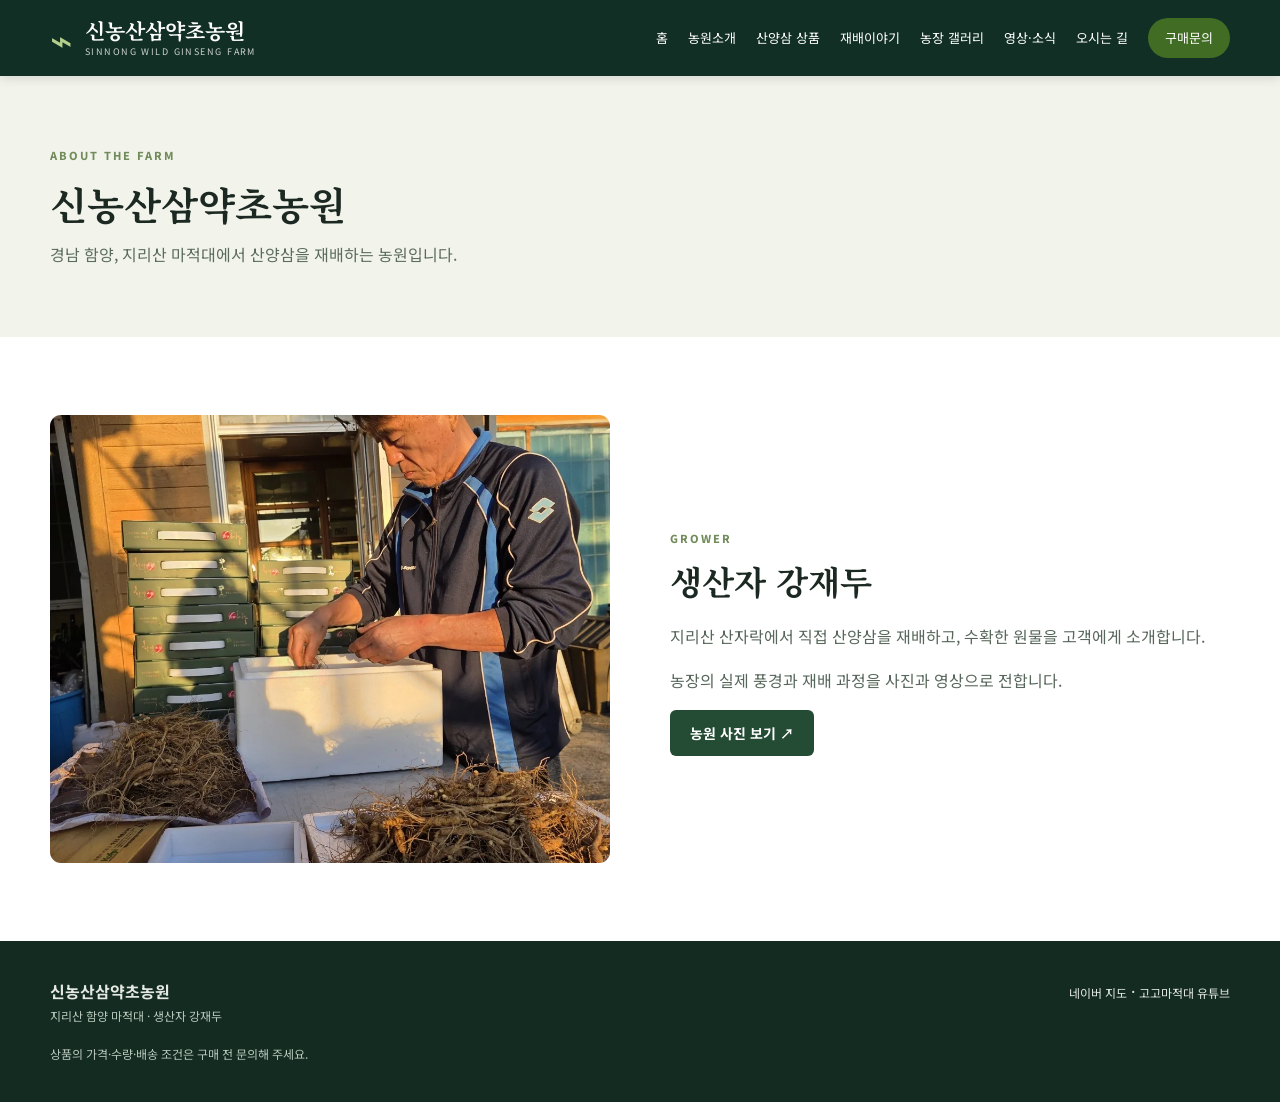
==== about.html @ 28a2141f "Add files via upload" ====
<!doctype html><html lang="ko"><head><meta charset="utf-8"><meta name="viewport" content="width=device-width, initial-scale=1"><meta name="theme-color" content="#122f25"><meta name="description" content="경남 함양 지리산 마적대 신농산삼약초농원. 강재두 생산자의 산양삼 원물과 농원 이야기."><title>농원소개 | 신농산삼약초농원</title><link rel="stylesheet" href="style.css"><script src="config.js" defer></script><script src="script.js" defer></script></head><body><header class="site-header"><div class="wrap header-inner"><a class="brand" href="index.html"><span class="brand-mark">⌁</span><span><strong>신농산삼약초농원</strong><small>SINNONG WILD GINSENG FARM</small></span></a><button class="menu-toggle" aria-label="메뉴 열기" aria-expanded="false" aria-controls="site-nav">☰</button><nav id="site-nav" class="nav"><a href="index.html">홈</a><a href="about.html">농원소개</a><a href="products.html">산양삼 상품</a><a href="story.html">재배이야기</a><a href="gallery.html">농장 갤러리</a><a href="media.html">영상·소식</a><a href="contact.html">오시는 길</a><a class="nav-cta" href="contact.html">구매문의</a></nav></div></header><main><section class="page-head"><div class="wrap"><span class="eyebrow">ABOUT THE FARM</span><h1>신농산삼약초농원</h1><p>경남 함양, 지리산 마적대에서 산양삼을 재배하는 농원입니다.</p></div></section><section class="section"><div class="wrap split"><img src="assets/farmer_packing.webp" alt="산양삼을 포장 중인 강재두 생산자"><div><span class="eyebrow">GROWER</span><h2>생산자 강재두</h2><p>지리산 산자락에서 직접 산양삼을 재배하고, 수확한 원물을 고객에게 소개합니다.</p><p>농장의 실제 풍경과 재배 과정을 사진과 영상으로 전합니다.</p><a class="btn dark" href="gallery.html">농원 사진 보기 ↗</a></div></div></section></main><footer><div class="wrap footer-inner"><div><strong>신농산삼약초농원</strong><p>지리산 함양 마적대 · 생산자 강재두</p><small>상품의 가격·수량·배송 조건은 구매 전 문의해 주세요.</small></div><div><a href="https://map.naver.com/p/entry/place/1107217183" target="_blank" rel="noopener" data-track="naver_map">네이버 지도</a> · <a href="https://www.youtube.com/@고고마적대" target="_blank" rel="noopener" data-track="youtube">고고마적대 유튜브</a></div></div></footer><div class="cookie-banner" id="cookie-banner" hidden><p>방문 통계 분석을 위해 선택적 분석 쿠키를 사용합니다. 동의하지 않아도 사이트를 이용할 수 있습니다.</p><div><button id="cookie-reject">거부</button><button id="cookie-accept">동의</button></div></div></body></html>
---- style.css ----
@import url('https://fonts.googleapis.com/css2?family=Noto+Sans+KR:wght@400;500;600;700;800&family=Noto+Serif+KR:wght@600;700&display=swap');:root{--dark:#122f25;--green:#244c34;--green2:#315d2f;--cream:#f7f7f0;--gold:#c7a866;--ink:#1c2922;--muted:#64716a}*{box-sizing:border-box}html{scroll-behavior:smooth}body{margin:0;color:var(--ink);font-family:'Noto Sans KR',system-ui,sans-serif;line-height:1.75}a{text-decoration:none;color:inherit}img{display:block;width:100%;object-fit:cover}button,select{font:inherit}.wrap{width:min(1180px,calc(100% - 44px));margin:auto}.site-header{background:var(--dark);color:white;position:sticky;top:0;z-index:30;box-shadow:0 2px 10px #0002}.header-inner{min-height:76px;display:flex;align-items:center;justify-content:space-between;gap:24px}.brand{display:flex;align-items:center;gap:12px;white-space:nowrap}.brand-mark{font-size:38px;color:#b4d08c}.brand strong{display:block;font-family:'Noto Serif KR',serif;font-size:21px;line-height:1.35}.brand small{display:block;letter-spacing:.16em;font-size:9px;opacity:.78}.nav{display:flex;align-items:center;gap:20px}.nav a{font-size:13px;white-space:nowrap}.nav a:hover{color:#c5d7a1}.nav-cta{background:#416c23;padding:9px 17px;border-radius:24px}.menu-toggle{display:none;color:white;background:transparent;border:1px solid #ffffff60;border-radius:7px;padding:4px 10px;font-size:23px}.hero{background:linear-gradient(110deg,#102e25,#244e37);color:white}.hero-grid{min-height:390px;display:grid;grid-template-columns:1.12fr .88fr;align-items:center;gap:54px;padding:56px 0}.eyebrow{font-size:11px;letter-spacing:.18em;color:#718b5b;font-weight:800}.gold{color:var(--gold)}h1,h2,h3,p{margin-top:0}h1,h2{font-family:'Noto Serif KR',serif;line-height:1.38}h1{font-size:clamp(31px,3.5vw,49px);margin:18px 0 21px}h2{font-size:clamp(25px,2.6vw,35px);margin:9px 0 17px}.hero-copy p{font-size:16px;color:#e0e8df}.hero-actions{display:flex;gap:10px;flex-wrap:wrap;margin-top:28px}.btn{display:inline-flex;align-items:center;justify-content:center;padding:11px 20px;border-radius:6px;font-size:14px;font-weight:700;min-height:46px}.primary{background:var(--gold);color:#183225}.outline{border:1px solid #b7c6ba;color:white}.dark{background:var(--green);color:white}.outline-dark{border:1px solid var(--green);color:var(--green)}.hero-picture{position:relative;display:block;overflow:hidden;border-radius:12px;box-shadow:0 16px 35px #0003}.hero-picture img{aspect-ratio:16/10}.hero-picture span{position:absolute;bottom:0;left:0;right:0;background:linear-gradient(transparent,#000a);color:white;padding:32px 18px 14px;font-size:13px}.features{background:#f3f2e9;border-bottom:1px solid #e7e6dd}.feature-grid{display:grid;grid-template-columns:repeat(4,1fr);gap:12px;padding:23px 0}.feature-grid>div{display:flex;align-items:center;gap:8px;font-size:20px;color:#42693d}.feature-grid strong{font-size:14px;color:#25382b}.feature-grid small{display:block;font-size:11px;color:#667366}.section{padding:78px 0}.muted{background:var(--cream)}.section-heading{display:flex;justify-content:space-between;align-items:end;gap:20px;margin-bottom:25px}.section-heading h2{margin-bottom:6px}.section-heading p{color:var(--muted);margin:0}.text-link{font-size:13px;color:#376333;font-weight:800}.product-grid{display:grid;grid-template-columns:repeat(5,minmax(0,1fr));gap:15px}.product-card{overflow:hidden;border-radius:11px;background:white;border:1px solid #e4e9df;box-shadow:0 3px 12px #152b1610}.product-photo{background:#e8ede3}.product-photo img{aspect-ratio:4/3}.product-info{padding:17px}.product-info .eyebrow{font-size:8px}.product-info h3{font-size:20px;margin:6px 0 7px}.product-info p{font-size:12px;color:var(--muted);min-height:45px}.split{display:grid;grid-template-columns:1fr 1fr;align-items:center;gap:60px}.split>img{aspect-ratio:5/4;border-radius:11px}.split p{color:#58675b}.page-head{background:#f2f4eb;padding:63px 0 53px}.page-head h1{font-size:clamp(30px,3vw,42px);margin:10px 0}.page-head p{color:#5c6b60}.notice{background:#f4f3e7;padding:13px 16px;border-left:3px solid var(--gold);font-size:13px;margin-bottom:25px}.story-grid{display:grid;grid-template-columns:repeat(3,1fr);gap:23px}.story-grid img{aspect-ratio:4/3;border-radius:10px}.story-grid h2{font-size:22px;margin:15px 0 5px}.story-grid p{color:var(--muted);font-size:14px}.season-row{display:grid;grid-template-columns:repeat(4,1fr);gap:12px}.season-row article{height:190px;position:relative;overflow:hidden;border-radius:10px;background:#edf0e9}.season-row img{height:100%}.season-row strong,.season-row article>small{position:absolute;left:15px;color:white;text-shadow:0 1px 6px #000a}.season-row strong{bottom:35px;font-size:23px}.season-row article>small{bottom:12px;font-size:11px}.season-pending{display:flex;flex-direction:column;align-items:center;justify-content:center;color:#6b796f}.season-pending span{font-size:25px;font-weight:700}.season-row .season-pending small{position:static;color:#6b796f;text-shadow:none}.gallery-heading{margin:46px 0 20px}.gallery-grid{display:grid;grid-template-columns:repeat(3,1fr);gap:16px}.gallery-item{padding:0;border:0;background:#f3f4ed;cursor:pointer;text-align:left;border-radius:9px;overflow:hidden}.gallery-item img{aspect-ratio:4/3}.gallery-item span{display:block;padding:10px 13px;font-size:13px;font-weight:700}.gallery-item:hover img{filter:brightness(.9)}dialog{border:0;border-radius:12px;padding:20px;background:#12251e;color:white;width:min(940px,94vw);max-height:92vh}dialog::backdrop{background:#000b}dialog figure{margin:0 auto;max-width:760px}dialog img{max-height:72vh;object-fit:contain}dialog figcaption{text-align:center;margin-top:10px}#lightbox-close{position:absolute;right:12px;top:8px;color:white;background:transparent;border:0;font-size:24px;cursor:pointer}.lb-arrow{background:#ffffff22;color:white;border:0;border-radius:50%;width:36px;height:36px;font-size:30px;cursor:pointer}dialog[open]{display:flex;align-items:center;gap:12px}.contact-grid{display:grid;grid-template-columns:1fr 1fr;gap:25px}.contact-panel{padding:30px;border:1px solid #e0e6dc;border-radius:10px}.contact-panel h2{font-size:23px}.contact-panel p{color:var(--muted)}.contact-panel label{display:block;font-size:13px;font-weight:700}.contact-panel select{width:100%;padding:10px;border:1px solid #c7d1c5;border-radius:6px;margin:7px 0 16px}.contact-actions{display:flex;gap:10px;flex-wrap:wrap}.disabled{opacity:.4;pointer-events:none}.note{font-size:12px;margin-top:15px}footer{background:#142b21;color:#e4eae3;padding:36px 0}.footer-inner{display:flex;justify-content:space-between;gap:25px}.footer-inner p,.footer-inner small{color:#bac9bd;font-size:12px}.footer-inner a{font-size:12px}.cookie-banner{position:fixed;z-index:40;bottom:15px;left:50%;transform:translateX(-50%);width:min(720px,calc(100% - 25px));padding:16px;background:white;border:1px solid #d6dfd5;border-radius:10px;box-shadow:0 8px 35px #0004;display:flex;align-items:center;gap:20px}.cookie-banner[hidden]{display:none}.cookie-banner p{margin:0;font-size:12px;flex:1}.cookie-banner button{padding:7px 12px;border:1px solid #b9c5b7;border-radius:5px;background:white;cursor:pointer}.cookie-banner button:last-child{background:var(--green);color:white}@media(max-width:1050px){.nav{gap:11px}.nav a{font-size:11px}.product-grid{grid-template-columns:repeat(3,1fr)}}@media(max-width:760px){.wrap{width:min(100% - 32px,560px)}.header-inner{min-height:64px}.brand strong{font-size:16px}.brand small{font-size:8px}.brand-mark{font-size:29px}.menu-toggle{display:block}.nav{display:none;position:absolute;top:64px;left:0;right:0;background:var(--dark);padding:15px 20px 22px;flex-direction:column;align-items:stretch;gap:0;box-shadow:0 12px 16px #0003}.nav.open{display:flex}.nav a{padding:10px 6px;font-size:14px}.nav-cta{text-align:center;margin-top:8px}.hero-grid{grid-template-columns:1fr;gap:26px;padding:40px 0}.hero h1{font-size:32px}.hero-copy p{font-size:14px}.hero-picture{max-width:520px}.hero-picture img{aspect-ratio:16/9}.features .feature-grid{grid-template-columns:repeat(2,1fr);padding:16px 0;gap:12px}.feature-grid>div{font-size:17px}.feature-grid strong{font-size:12px}.feature-grid small{font-size:10px}.section{padding:48px 0}.section-heading{align-items:start}.product-grid{grid-template-columns:repeat(2,minmax(0,1fr));gap:10px}.product-info{padding:12px}.product-info h3{font-size:17px}.product-info p{font-size:11px}.split{grid-template-columns:1fr;gap:24px}.split>img{aspect-ratio:16/10}.page-head{padding:40px 0}.story-grid{grid-template-columns:1fr}.season-row{grid-template-columns:repeat(2,1fr)}.season-row article{height:155px}.gallery-grid{grid-template-columns:repeat(2,1fr);gap:10px}.contact-grid{grid-template-columns:1fr}.contact-panel{padding:20px}.footer-inner{flex-direction:column}.cookie-banner{flex-direction:column;align-items:stretch}.cookie-banner>div{display:flex;gap:8px;justify-content:flex-end}}@media(max-width:390px){.product-grid{grid-template-columns:1fr 1fr}.product-info .eyebrow{letter-spacing:0}.hero h1{font-size:28px}}
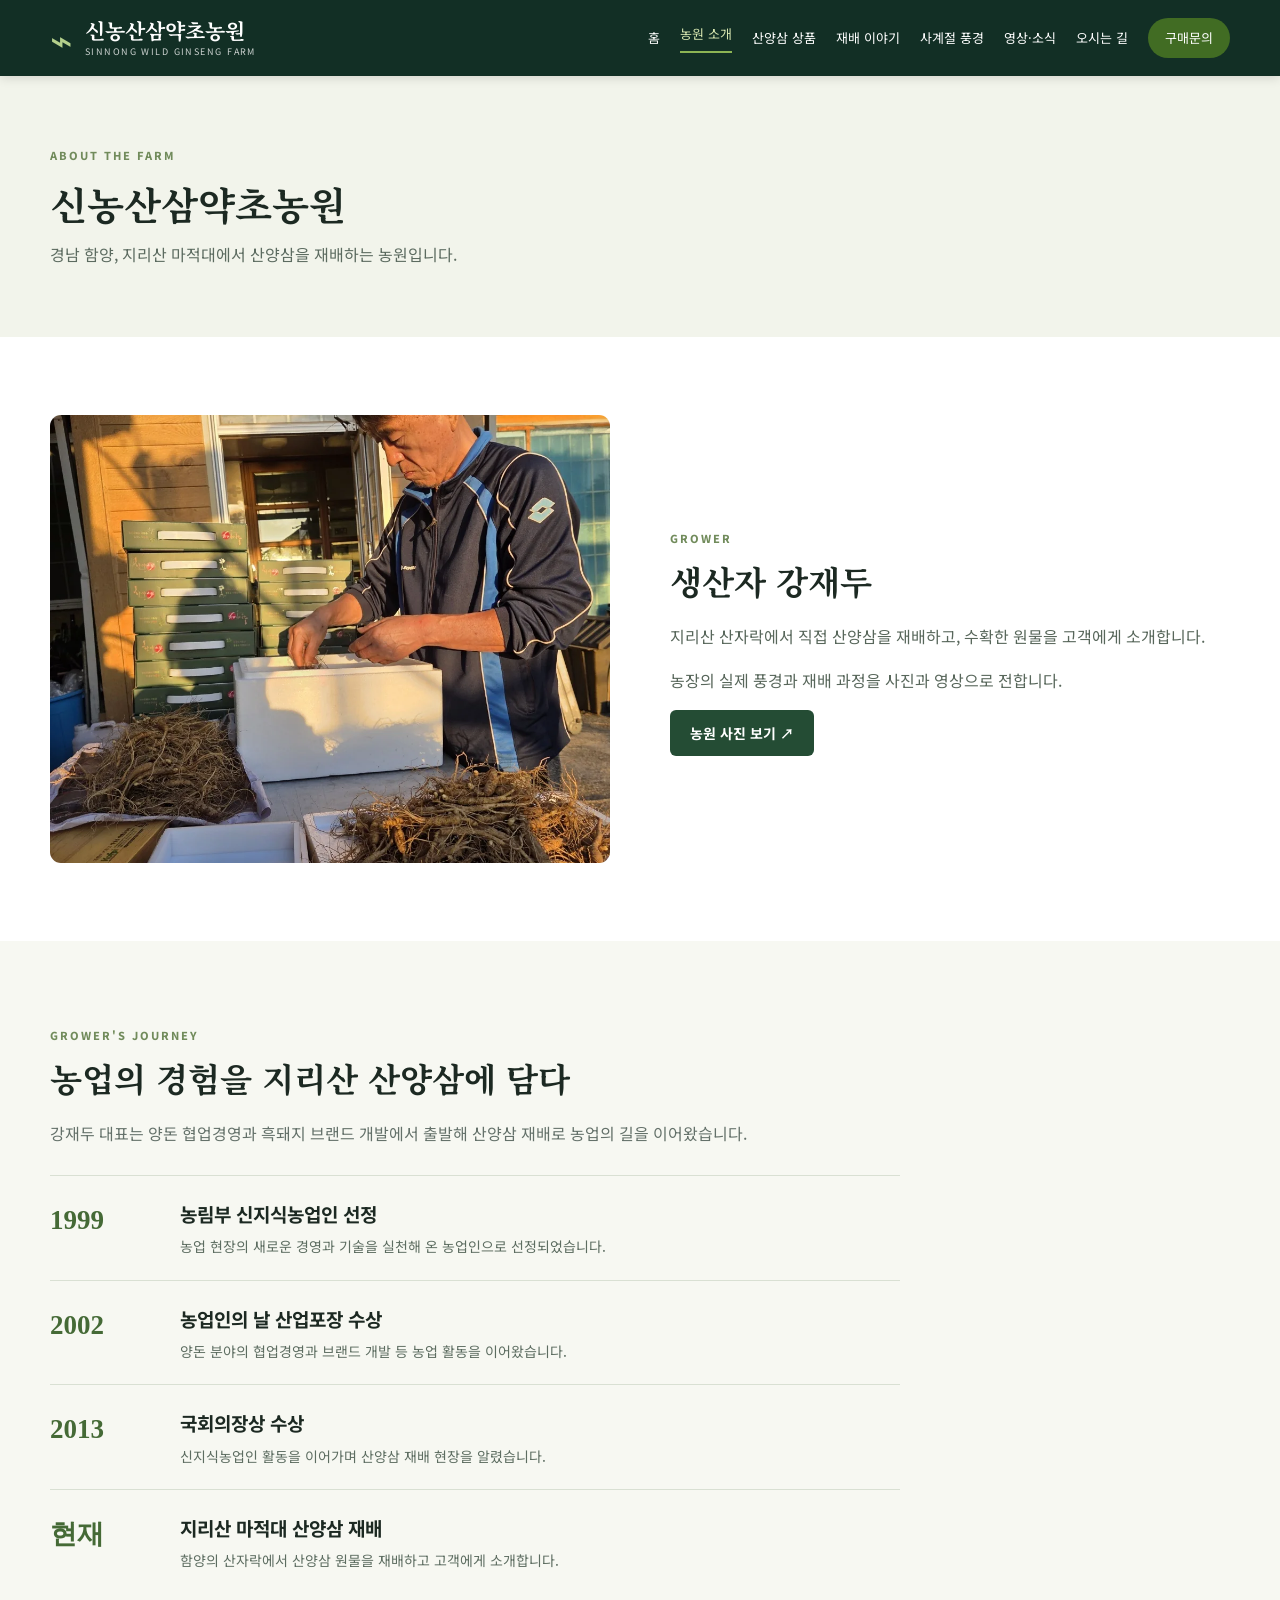
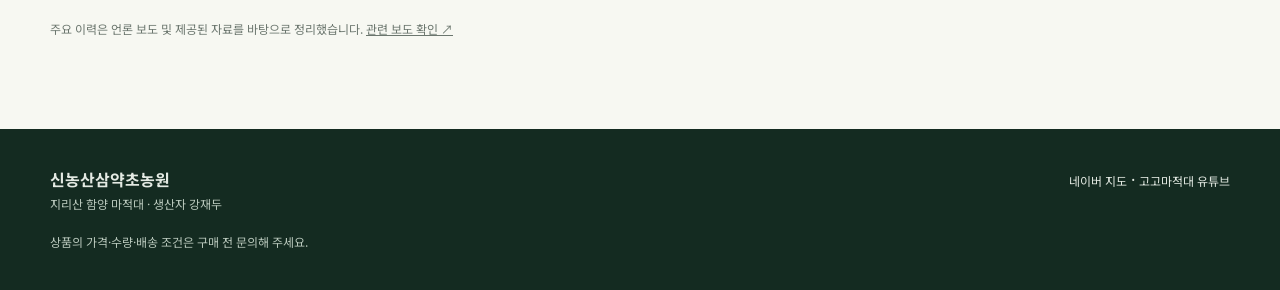
==== commit 249acb94: "Add files via upload" ====
--- a/about.html
+++ b/about.html
@@ -1 +1,3 @@
-<!doctype html><html lang="ko"><head><meta charset="utf-8"><meta name="viewport" content="width=device-width, initial-scale=1"><meta name="theme-color" content="#122f25"><meta name="description" content="경남 함양 지리산 마적대 신농산삼약초농원. 강재두 생산자의 산양삼 원물과 농원 이야기."><title>농원소개 | 신농산삼약초농원</title><link rel="stylesheet" href="style.css"><script src="config.js" defer></script><script src="script.js" defer></script></head><body><header class="site-header"><div class="wrap header-inner"><a class="brand" href="index.html"><span class="brand-mark">⌁</span><span><strong>신농산삼약초농원</strong><small>SINNONG WILD GINSENG FARM</small></span></a><button class="menu-toggle" aria-label="메뉴 열기" aria-expanded="false" aria-controls="site-nav">☰</button><nav id="site-nav" class="nav"><a href="index.html">홈</a><a href="about.html">농원소개</a><a href="products.html">산양삼 상품</a><a href="story.html">재배이야기</a><a href="gallery.html">농장 갤러리</a><a href="media.html">영상·소식</a><a href="contact.html">오시는 길</a><a class="nav-cta" href="contact.html">구매문의</a></nav></div></header><main><section class="page-head"><div class="wrap"><span class="eyebrow">ABOUT THE FARM</span><h1>신농산삼약초농원</h1><p>경남 함양, 지리산 마적대에서 산양삼을 재배하는 농원입니다.</p></div></section><section class="section"><div class="wrap split"><img src="assets/farmer_packing.webp" alt="산양삼을 포장 중인 강재두 생산자"><div><span class="eyebrow">GROWER</span><h2>생산자 강재두</h2><p>지리산 산자락에서 직접 산양삼을 재배하고, 수확한 원물을 고객에게 소개합니다.</p><p>농장의 실제 풍경과 재배 과정을 사진과 영상으로 전합니다.</p><a class="btn dark" href="gallery.html">농원 사진 보기 ↗</a></div></div></section></main><footer><div class="wrap footer-inner"><div><strong>신농산삼약초농원</strong><p>지리산 함양 마적대 · 생산자 강재두</p><small>상품의 가격·수량·배송 조건은 구매 전 문의해 주세요.</small></div><div><a href="https://map.naver.com/p/entry/place/1107217183" target="_blank" rel="noopener" data-track="naver_map">네이버 지도</a> · <a href="https://www.youtube.com/@고고마적대" target="_blank" rel="noopener" data-track="youtube">고고마적대 유튜브</a></div></div></footer><div class="cookie-banner" id="cookie-banner" hidden><p>방문 통계 분석을 위해 선택적 분석 쿠키를 사용합니다. 동의하지 않아도 사이트를 이용할 수 있습니다.</p><div><button id="cookie-reject">거부</button><button id="cookie-accept">동의</button></div></div></body></html>+<!DOCTYPE html>
+
+<html lang="ko"><head><meta charset="utf-8"/><meta content="width=device-width, initial-scale=1" name="viewport"/><meta content="#122f25" name="theme-color"/><meta content="경남 함양 지리산 마적대 신농산삼약초농원. 강재두 생산자의 산양삼 원물과 농원 이야기." name="description"/><title>농원소개 | 신농산삼약초농원</title><link href="style.css" rel="stylesheet"/><script defer="" src="config.js"></script><script defer="" src="script.js"></script></head><body><header class="site-header"><div class="wrap header-inner"><a class="brand" href="index.html"><span class="brand-mark">⌁</span><span><strong>신농산삼약초농원</strong><small>SINNONG WILD GINSENG FARM</small></span></a><button aria-controls="site-nav" aria-expanded="false" aria-label="메뉴 열기" class="menu-toggle">☰</button><nav class="nav" id="site-nav"><a href="index.html">홈</a><a aria-current="page" href="about.html">농원 소개</a><a href="products.html">산양삼 상품</a><a href="story.html">재배 이야기</a><a href="gallery.html">사계절 풍경</a><a href="media.html">영상·소식</a><a href="contact.html">오시는 길</a><a class="nav-cta" href="contact.html">구매문의</a></nav></div></header><main><section class="page-head"><div class="wrap"><span class="eyebrow">ABOUT THE FARM</span><h1>신농산삼약초농원</h1><p>경남 함양, 지리산 마적대에서 산양삼을 재배하는 농원입니다.</p></div></section><section class="section"><div class="wrap split"><img alt="산양삼을 포장 중인 강재두 생산자" src="assets/farmer_packing.webp"/><div><span class="eyebrow">GROWER</span><h2>생산자 강재두</h2><p>지리산 산자락에서 직접 산양삼을 재배하고, 수확한 원물을 고객에게 소개합니다.</p><p>농장의 실제 풍경과 재배 과정을 사진과 영상으로 전합니다.</p><a class="btn dark" href="gallery.html">농원 사진 보기 ↗</a></div></div></section><section class="section history-section"><div class="wrap"><span class="eyebrow">GROWER'S JOURNEY</span><h2>농업의 경험을 지리산 산양삼에 담다</h2><p class="history-intro">강재두 대표는 양돈 협업경영과 흑돼지 브랜드 개발에서 출발해 산양삼 재배로 농업의 길을 이어왔습니다.</p><div class="history-list"><article><strong>1999</strong><div><h3>농림부 신지식농업인 선정</h3><p>농업 현장의 새로운 경영과 기술을 실천해 온 농업인으로 선정되었습니다.</p></div></article><article><strong>2002</strong><div><h3>농업인의 날 산업포장 수상</h3><p>양돈 분야의 협업경영과 브랜드 개발 등 농업 활동을 이어왔습니다.</p></div></article><article><strong>2013</strong><div><h3>국회의장상 수상</h3><p>신지식농업인 활동을 이어가며 산양삼 재배 현장을 알렸습니다.</p></div></article><article><strong>현재</strong><div><h3>지리산 마적대 산양삼 재배</h3><p>함양의 산자락에서 산양삼 원물을 재배하고 고객에게 소개합니다.</p></div></article></div><p class="source-note">주요 이력은 언론 보도 및 제공된 자료를 바탕으로 정리했습니다. <a href="https://www.hynews.kr/news/view.php?idx=15911" rel="noopener" target="_blank">관련 보도 확인 ↗</a></p></div></section></main><footer><div class="wrap footer-inner"><div><strong>신농산삼약초농원</strong><p>지리산 함양 마적대 · 생산자 강재두</p><small>상품의 가격·수량·배송 조건은 구매 전 문의해 주세요.</small></div><div><a data-track="naver_map" href="https://map.naver.com/p/entry/place/1107217183" rel="noopener" target="_blank">네이버 지도</a> · <a data-track="youtube" href="https://www.youtube.com/@고고마적대" rel="noopener" target="_blank">고고마적대 유튜브</a></div></div></footer><div class="cookie-banner" hidden="" id="cookie-banner"><p>방문 통계 분석을 위해 선택적 분석 쿠키를 사용합니다. 동의하지 않아도 사이트를 이용할 수 있습니다.</p><div><button id="cookie-reject">거부</button><button id="cookie-accept">동의</button></div></div></body></html>
--- a/style.css
+++ b/style.css
@@ -1 +1,14 @@
-@import url('https://fonts.googleapis.com/css2?family=Noto+Sans+KR:wght@400;500;600;700;800&family=Noto+Serif+KR:wght@600;700&display=swap');:root{--dark:#122f25;--green:#244c34;--green2:#315d2f;--cream:#f7f7f0;--gold:#c7a866;--ink:#1c2922;--muted:#64716a}*{box-sizing:border-box}html{scroll-behavior:smooth}body{margin:0;color:var(--ink);font-family:'Noto Sans KR',system-ui,sans-serif;line-height:1.75}a{text-decoration:none;color:inherit}img{display:block;width:100%;object-fit:cover}button,select{font:inherit}.wrap{width:min(1180px,calc(100% - 44px));margin:auto}.site-header{background:var(--dark);color:white;position:sticky;top:0;z-index:30;box-shadow:0 2px 10px #0002}.header-inner{min-height:76px;display:flex;align-items:center;justify-content:space-between;gap:24px}.brand{display:flex;align-items:center;gap:12px;white-space:nowrap}.brand-mark{font-size:38px;color:#b4d08c}.brand strong{display:block;font-family:'Noto Serif KR',serif;font-size:21px;line-height:1.35}.brand small{display:block;letter-spacing:.16em;font-size:9px;opacity:.78}.nav{display:flex;align-items:center;gap:20px}.nav a{font-size:13px;white-space:nowrap}.nav a:hover{color:#c5d7a1}.nav-cta{background:#416c23;padding:9px 17px;border-radius:24px}.menu-toggle{display:none;color:white;background:transparent;border:1px solid #ffffff60;border-radius:7px;padding:4px 10px;font-size:23px}.hero{background:linear-gradient(110deg,#102e25,#244e37);color:white}.hero-grid{min-height:390px;display:grid;grid-template-columns:1.12fr .88fr;align-items:center;gap:54px;padding:56px 0}.eyebrow{font-size:11px;letter-spacing:.18em;color:#718b5b;font-weight:800}.gold{color:var(--gold)}h1,h2,h3,p{margin-top:0}h1,h2{font-family:'Noto Serif KR',serif;line-height:1.38}h1{font-size:clamp(31px,3.5vw,49px);margin:18px 0 21px}h2{font-size:clamp(25px,2.6vw,35px);margin:9px 0 17px}.hero-copy p{font-size:16px;color:#e0e8df}.hero-actions{display:flex;gap:10px;flex-wrap:wrap;margin-top:28px}.btn{display:inline-flex;align-items:center;justify-content:center;padding:11px 20px;border-radius:6px;font-size:14px;font-weight:700;min-height:46px}.primary{background:var(--gold);color:#183225}.outline{border:1px solid #b7c6ba;color:white}.dark{background:var(--green);color:white}.outline-dark{border:1px solid var(--green);color:var(--green)}.hero-picture{position:relative;display:block;overflow:hidden;border-radius:12px;box-shadow:0 16px 35px #0003}.hero-picture img{aspect-ratio:16/10}.hero-picture span{position:absolute;bottom:0;left:0;right:0;background:linear-gradient(transparent,#000a);color:white;padding:32px 18px 14px;font-size:13px}.features{background:#f3f2e9;border-bottom:1px solid #e7e6dd}.feature-grid{display:grid;grid-template-columns:repeat(4,1fr);gap:12px;padding:23px 0}.feature-grid>div{display:flex;align-items:center;gap:8px;font-size:20px;color:#42693d}.feature-grid strong{font-size:14px;color:#25382b}.feature-grid small{display:block;font-size:11px;color:#667366}.section{padding:78px 0}.muted{background:var(--cream)}.section-heading{display:flex;justify-content:space-between;align-items:end;gap:20px;margin-bottom:25px}.section-heading h2{margin-bottom:6px}.section-heading p{color:var(--muted);margin:0}.text-link{font-size:13px;color:#376333;font-weight:800}.product-grid{display:grid;grid-template-columns:repeat(5,minmax(0,1fr));gap:15px}.product-card{overflow:hidden;border-radius:11px;background:white;border:1px solid #e4e9df;box-shadow:0 3px 12px #152b1610}.product-photo{background:#e8ede3}.product-photo img{aspect-ratio:4/3}.product-info{padding:17px}.product-info .eyebrow{font-size:8px}.product-info h3{font-size:20px;margin:6px 0 7px}.product-info p{font-size:12px;color:var(--muted);min-height:45px}.split{display:grid;grid-template-columns:1fr 1fr;align-items:center;gap:60px}.split>img{aspect-ratio:5/4;border-radius:11px}.split p{color:#58675b}.page-head{background:#f2f4eb;padding:63px 0 53px}.page-head h1{font-size:clamp(30px,3vw,42px);margin:10px 0}.page-head p{color:#5c6b60}.notice{background:#f4f3e7;padding:13px 16px;border-left:3px solid var(--gold);font-size:13px;margin-bottom:25px}.story-grid{display:grid;grid-template-columns:repeat(3,1fr);gap:23px}.story-grid img{aspect-ratio:4/3;border-radius:10px}.story-grid h2{font-size:22px;margin:15px 0 5px}.story-grid p{color:var(--muted);font-size:14px}.season-row{display:grid;grid-template-columns:repeat(4,1fr);gap:12px}.season-row article{height:190px;position:relative;overflow:hidden;border-radius:10px;background:#edf0e9}.season-row img{height:100%}.season-row strong,.season-row article>small{position:absolute;left:15px;color:white;text-shadow:0 1px 6px #000a}.season-row strong{bottom:35px;font-size:23px}.season-row article>small{bottom:12px;font-size:11px}.season-pending{display:flex;flex-direction:column;align-items:center;justify-content:center;color:#6b796f}.season-pending span{font-size:25px;font-weight:700}.season-row .season-pending small{position:static;color:#6b796f;text-shadow:none}.gallery-heading{margin:46px 0 20px}.gallery-grid{display:grid;grid-template-columns:repeat(3,1fr);gap:16px}.gallery-item{padding:0;border:0;background:#f3f4ed;cursor:pointer;text-align:left;border-radius:9px;overflow:hidden}.gallery-item img{aspect-ratio:4/3}.gallery-item span{display:block;padding:10px 13px;font-size:13px;font-weight:700}.gallery-item:hover img{filter:brightness(.9)}dialog{border:0;border-radius:12px;padding:20px;background:#12251e;color:white;width:min(940px,94vw);max-height:92vh}dialog::backdrop{background:#000b}dialog figure{margin:0 auto;max-width:760px}dialog img{max-height:72vh;object-fit:contain}dialog figcaption{text-align:center;margin-top:10px}#lightbox-close{position:absolute;right:12px;top:8px;color:white;background:transparent;border:0;font-size:24px;cursor:pointer}.lb-arrow{background:#ffffff22;color:white;border:0;border-radius:50%;width:36px;height:36px;font-size:30px;cursor:pointer}dialog[open]{display:flex;align-items:center;gap:12px}.contact-grid{display:grid;grid-template-columns:1fr 1fr;gap:25px}.contact-panel{padding:30px;border:1px solid #e0e6dc;border-radius:10px}.contact-panel h2{font-size:23px}.contact-panel p{color:var(--muted)}.contact-panel label{display:block;font-size:13px;font-weight:700}.contact-panel select{width:100%;padding:10px;border:1px solid #c7d1c5;border-radius:6px;margin:7px 0 16px}.contact-actions{display:flex;gap:10px;flex-wrap:wrap}.disabled{opacity:.4;pointer-events:none}.note{font-size:12px;margin-top:15px}footer{background:#142b21;color:#e4eae3;padding:36px 0}.footer-inner{display:flex;justify-content:space-between;gap:25px}.footer-inner p,.footer-inner small{color:#bac9bd;font-size:12px}.footer-inner a{font-size:12px}.cookie-banner{position:fixed;z-index:40;bottom:15px;left:50%;transform:translateX(-50%);width:min(720px,calc(100% - 25px));padding:16px;background:white;border:1px solid #d6dfd5;border-radius:10px;box-shadow:0 8px 35px #0004;display:flex;align-items:center;gap:20px}.cookie-banner[hidden]{display:none}.cookie-banner p{margin:0;font-size:12px;flex:1}.cookie-banner button{padding:7px 12px;border:1px solid #b9c5b7;border-radius:5px;background:white;cursor:pointer}.cookie-banner button:last-child{background:var(--green);color:white}@media(max-width:1050px){.nav{gap:11px}.nav a{font-size:11px}.product-grid{grid-template-columns:repeat(3,1fr)}}@media(max-width:760px){.wrap{width:min(100% - 32px,560px)}.header-inner{min-height:64px}.brand strong{font-size:16px}.brand small{font-size:8px}.brand-mark{font-size:29px}.menu-toggle{display:block}.nav{display:none;position:absolute;top:64px;left:0;right:0;background:var(--dark);padding:15px 20px 22px;flex-direction:column;align-items:stretch;gap:0;box-shadow:0 12px 16px #0003}.nav.open{display:flex}.nav a{padding:10px 6px;font-size:14px}.nav-cta{text-align:center;margin-top:8px}.hero-grid{grid-template-columns:1fr;gap:26px;padding:40px 0}.hero h1{font-size:32px}.hero-copy p{font-size:14px}.hero-picture{max-width:520px}.hero-picture img{aspect-ratio:16/9}.features .feature-grid{grid-template-columns:repeat(2,1fr);padding:16px 0;gap:12px}.feature-grid>div{font-size:17px}.feature-grid strong{font-size:12px}.feature-grid small{font-size:10px}.section{padding:48px 0}.section-heading{align-items:start}.product-grid{grid-template-columns:repeat(2,minmax(0,1fr));gap:10px}.product-info{padding:12px}.product-info h3{font-size:17px}.product-info p{font-size:11px}.split{grid-template-columns:1fr;gap:24px}.split>img{aspect-ratio:16/10}.page-head{padding:40px 0}.story-grid{grid-template-columns:1fr}.season-row{grid-template-columns:repeat(2,1fr)}.season-row article{height:155px}.gallery-grid{grid-template-columns:repeat(2,1fr);gap:10px}.contact-grid{grid-template-columns:1fr}.contact-panel{padding:20px}.footer-inner{flex-direction:column}.cookie-banner{flex-direction:column;align-items:stretch}.cookie-banner>div{display:flex;gap:8px;justify-content:flex-end}}@media(max-width:390px){.product-grid{grid-template-columns:1fr 1fr}.product-info .eyebrow{letter-spacing:0}.hero h1{font-size:28px}}+@import url('https://fonts.googleapis.com/css2?family=Noto+Sans+KR:wght@400;500;600;700;800&family=Noto+Serif+KR:wght@600;700&display=swap');:root{--dark:#122f25;--green:#244c34;--green2:#315d2f;--cream:#f7f7f0;--gold:#c7a866;--ink:#1c2922;--muted:#64716a}*{box-sizing:border-box}html{scroll-behavior:smooth}body{margin:0;color:var(--ink);font-family:'Noto Sans KR',system-ui,sans-serif;line-height:1.75}a{text-decoration:none;color:inherit}img{display:block;width:100%;object-fit:cover}button,select{font:inherit}.wrap{width:min(1180px,calc(100% - 44px));margin:auto}.site-header{background:var(--dark);color:white;position:sticky;top:0;z-index:30;box-shadow:0 2px 10px #0002}.header-inner{min-height:76px;display:flex;align-items:center;justify-content:space-between;gap:24px}.brand{display:flex;align-items:center;gap:12px;white-space:nowrap}.brand-mark{font-size:38px;color:#b4d08c}.brand strong{display:block;font-family:'Noto Serif KR',serif;font-size:21px;line-height:1.35}.brand small{display:block;letter-spacing:.16em;font-size:9px;opacity:.78}.nav{display:flex;align-items:center;gap:20px}.nav a{font-size:13px;white-space:nowrap}.nav a:hover{color:#c5d7a1}.nav-cta{background:#416c23;padding:9px 17px;border-radius:24px}.menu-toggle{display:none;color:white;background:transparent;border:1px solid #ffffff60;border-radius:7px;padding:4px 10px;font-size:23px}.hero{background:linear-gradient(110deg,#102e25,#244e37);color:white}.hero-grid{min-height:390px;display:grid;grid-template-columns:1.12fr .88fr;align-items:center;gap:54px;padding:56px 0}.eyebrow{font-size:11px;letter-spacing:.18em;color:#718b5b;font-weight:800}.gold{color:var(--gold)}h1,h2,h3,p{margin-top:0}h1,h2{font-family:'Noto Serif KR',serif;line-height:1.38}h1{font-size:clamp(31px,3.5vw,49px);margin:18px 0 21px}h2{font-size:clamp(25px,2.6vw,35px);margin:9px 0 17px}.hero-copy p{font-size:16px;color:#e0e8df}.hero-actions{display:flex;gap:10px;flex-wrap:wrap;margin-top:28px}.btn{display:inline-flex;align-items:center;justify-content:center;padding:11px 20px;border-radius:6px;font-size:14px;font-weight:700;min-height:46px}.primary{background:var(--gold);color:#183225}.outline{border:1px solid #b7c6ba;color:white}.dark{background:var(--green);color:white}.outline-dark{border:1px solid var(--green);color:var(--green)}.hero-picture{position:relative;display:block;overflow:hidden;border-radius:12px;box-shadow:0 16px 35px #0003}.hero-picture img{aspect-ratio:16/10}.hero-picture span{position:absolute;bottom:0;left:0;right:0;background:linear-gradient(transparent,#000a);color:white;padding:32px 18px 14px;font-size:13px}.features{background:#f3f2e9;border-bottom:1px solid #e7e6dd}.feature-grid{display:grid;grid-template-columns:repeat(4,1fr);gap:12px;padding:23px 0}.feature-grid>div{display:flex;align-items:center;gap:8px;font-size:20px;color:#42693d}.feature-grid strong{font-size:14px;color:#25382b}.feature-grid small{display:block;font-size:11px;color:#667366}.section{padding:78px 0}.muted{background:var(--cream)}.section-heading{display:flex;justify-content:space-between;align-items:end;gap:20px;margin-bottom:25px}.section-heading h2{margin-bottom:6px}.section-heading p{color:var(--muted);margin:0}.text-link{font-size:13px;color:#376333;font-weight:800}.product-grid{display:grid;grid-template-columns:repeat(5,minmax(0,1fr));gap:15px}.product-card{overflow:hidden;border-radius:11px;background:white;border:1px solid #e4e9df;box-shadow:0 3px 12px #152b1610}.product-photo{background:#e8ede3}.product-photo img{aspect-ratio:4/3}.product-info{padding:17px}.product-info .eyebrow{font-size:8px}.product-info h3{font-size:20px;margin:6px 0 7px}.product-info p{font-size:12px;color:var(--muted);min-height:45px}.split{display:grid;grid-template-columns:1fr 1fr;align-items:center;gap:60px}.split>img{aspect-ratio:5/4;border-radius:11px}.split p{color:#58675b}.page-head{background:#f2f4eb;padding:63px 0 53px}.page-head h1{font-size:clamp(30px,3vw,42px);margin:10px 0}.page-head p{color:#5c6b60}.notice{background:#f4f3e7;padding:13px 16px;border-left:3px solid var(--gold);font-size:13px;margin-bottom:25px}.story-grid{display:grid;grid-template-columns:repeat(3,1fr);gap:23px}.story-grid img{aspect-ratio:4/3;border-radius:10px}.story-grid h2{font-size:22px;margin:15px 0 5px}.story-grid p{color:var(--muted);font-size:14px}.season-row{display:grid;grid-template-columns:repeat(4,1fr);gap:12px}.season-row article{height:190px;position:relative;overflow:hidden;border-radius:10px;background:#edf0e9}.season-row img{height:100%}.season-row strong,.season-row article>small{position:absolute;left:15px;color:white;text-shadow:0 1px 6px #000a}.season-row strong{bottom:35px;font-size:23px}.season-row article>small{bottom:12px;font-size:11px}.season-pending{display:flex;flex-direction:column;align-items:center;justify-content:center;color:#6b796f}.season-pending span{font-size:25px;font-weight:700}.season-row .season-pending small{position:static;color:#6b796f;text-shadow:none}.gallery-heading{margin:46px 0 20px}.gallery-grid{display:grid;grid-template-columns:repeat(3,1fr);gap:16px}.gallery-item{padding:0;border:0;background:#f3f4ed;cursor:pointer;text-align:left;border-radius:9px;overflow:hidden}.gallery-item img{aspect-ratio:4/3}.gallery-item span{display:block;padding:10px 13px;font-size:13px;font-weight:700}.gallery-item:hover img{filter:brightness(.9)}dialog{border:0;border-radius:12px;padding:20px;background:#12251e;color:white;width:min(940px,94vw);max-height:92vh}dialog::backdrop{background:#000b}dialog figure{margin:0 auto;max-width:760px}dialog img{max-height:72vh;object-fit:contain}dialog figcaption{text-align:center;margin-top:10px}#lightbox-close{position:absolute;right:12px;top:8px;color:white;background:transparent;border:0;font-size:24px;cursor:pointer}.lb-arrow{background:#ffffff22;color:white;border:0;border-radius:50%;width:36px;height:36px;font-size:30px;cursor:pointer}dialog[open]{display:flex;align-items:center;gap:12px}.contact-grid{display:grid;grid-template-columns:1fr 1fr;gap:25px}.contact-panel{padding:30px;border:1px solid #e0e6dc;border-radius:10px}.contact-panel h2{font-size:23px}.contact-panel p{color:var(--muted)}.contact-panel label{display:block;font-size:13px;font-weight:700}.contact-panel select{width:100%;padding:10px;border:1px solid #c7d1c5;border-radius:6px;margin:7px 0 16px}.contact-actions{display:flex;gap:10px;flex-wrap:wrap}.disabled{opacity:.4;pointer-events:none}.note{font-size:12px;margin-top:15px}footer{background:#142b21;color:#e4eae3;padding:36px 0}.footer-inner{display:flex;justify-content:space-between;gap:25px}.footer-inner p,.footer-inner small{color:#bac9bd;font-size:12px}.footer-inner a{font-size:12px}.cookie-banner{position:fixed;z-index:40;bottom:15px;left:50%;transform:translateX(-50%);width:min(720px,calc(100% - 25px));padding:16px;background:white;border:1px solid #d6dfd5;border-radius:10px;box-shadow:0 8px 35px #0004;display:flex;align-items:center;gap:20px}.cookie-banner[hidden]{display:none}.cookie-banner p{margin:0;font-size:12px;flex:1}.cookie-banner button{padding:7px 12px;border:1px solid #b9c5b7;border-radius:5px;background:white;cursor:pointer}.cookie-banner button:last-child{background:var(--green);color:white}@media(max-width:1050px){.nav{gap:11px}.nav a{font-size:11px}.product-grid{grid-template-columns:repeat(3,1fr)}}@media(max-width:760px){.wrap{width:min(100% - 32px,560px)}.header-inner{min-height:64px}.brand strong{font-size:16px}.brand small{font-size:8px}.brand-mark{font-size:29px}.menu-toggle{display:block}.nav{display:none;position:absolute;top:64px;left:0;right:0;background:var(--dark);padding:15px 20px 22px;flex-direction:column;align-items:stretch;gap:0;box-shadow:0 12px 16px #0003}.nav.open{display:flex}.nav a{padding:10px 6px;font-size:14px}.nav-cta{text-align:center;margin-top:8px}.hero-grid{grid-template-columns:1fr;gap:26px;padding:40px 0}.hero h1{font-size:32px}.hero-copy p{font-size:14px}.hero-picture{max-width:520px}.hero-picture img{aspect-ratio:16/9}.features .feature-grid{grid-template-columns:repeat(2,1fr);padding:16px 0;gap:12px}.feature-grid>div{font-size:17px}.feature-grid strong{font-size:12px}.feature-grid small{font-size:10px}.section{padding:48px 0}.section-heading{align-items:start}.product-grid{grid-template-columns:repeat(2,minmax(0,1fr));gap:10px}.product-info{padding:12px}.product-info h3{font-size:17px}.product-info p{font-size:11px}.split{grid-template-columns:1fr;gap:24px}.split>img{aspect-ratio:16/10}.page-head{padding:40px 0}.story-grid{grid-template-columns:1fr}.season-row{grid-template-columns:repeat(2,1fr)}.season-row article{height:155px}.gallery-grid{grid-template-columns:repeat(2,1fr);gap:10px}.contact-grid{grid-template-columns:1fr}.contact-panel{padding:20px}.footer-inner{flex-direction:column}.cookie-banner{flex-direction:column;align-items:stretch}.cookie-banner>div{display:flex;gap:8px;justify-content:flex-end}}@media(max-width:390px){.product-grid{grid-template-columns:1fr 1fr}.product-info .eyebrow{letter-spacing:0}.hero h1{font-size:28px}}
+/* v4: photographic hero and separate-page navigation */
+.nav a[aria-current="page"]:not(.nav-cta){color:#d8e7b1;border-bottom:2px solid #8cb454;padding-bottom:6px}
+.hero-landscape{background:linear-gradient(90deg,rgba(9,34,25,.84) 0%,rgba(9,34,25,.58) 43%,rgba(9,34,25,.16) 100%),url('assets/spring.webp') center 48%/cover no-repeat}
+.hero-single{display:flex;align-items:center;min-height:535px;padding:65px 0}
+.hero-single .hero-copy{max-width:750px}
+.hero-single h1{font-size:clamp(36px,4.3vw,65px);line-height:1.45;text-shadow:0 2px 14px #0006}
+.hero-single .hero-copy p{white-space:pre-line;line-height:1.9}
+.grower-strip{background:#f1f3e9;padding:27px 0;border-bottom:1px solid #e4e8da}
+.grower-strip-inner{display:flex;justify-content:space-between;align-items:center;gap:22px}
+.grower-strip h2{font-size:25px;margin:2px 0 3px}.grower-strip p{font-size:13px;margin:0;color:#5d695f}
+.season-teaser{background:#fbfbf7}.season-preview{display:grid;grid-template-columns:1fr 1fr;gap:16px}.season-preview a{position:relative;overflow:hidden;border-radius:12px}.season-preview img{height:210px}.season-preview span{position:absolute;bottom:0;left:0;right:0;background:linear-gradient(transparent,#0009);color:white;padding:24px 17px 12px;font-size:13px}
+.history-section{background:#f7f8f2}.history-intro{color:#64716a;max-width:720px}.history-list{max-width:850px;margin-top:28px}.history-list article{display:grid;grid-template-columns:110px 1fr;gap:20px;padding:21px 0;border-top:1px solid #d9e0d3}.history-list article>strong{font-size:27px;color:#456a36;font-family:serif}.history-list h3{font-size:19px;margin:0 0 4px}.history-list p{font-size:14px;color:#5d6d61;margin:0}.source-note{font-size:12px;color:#6b766e;margin-top:24px}.source-note a{text-decoration:underline}
+@media(max-width:760px){.hero-landscape{background-position:57% center}.hero-single{min-height:440px;padding:54px 0}.hero-single h1{font-size:clamp(30px,7.3vw,43px)}.hero-single .hero-copy p{font-size:13px}.grower-strip-inner{align-items:flex-start;flex-direction:column}.grower-strip h2{font-size:22px}.grower-strip p{font-size:12px}.season-preview{gap:10px}.season-preview img{height:145px}.history-list article{grid-template-columns:70px 1fr;gap:12px}.history-list article>strong{font-size:22px}.history-list h3{font-size:16px}}
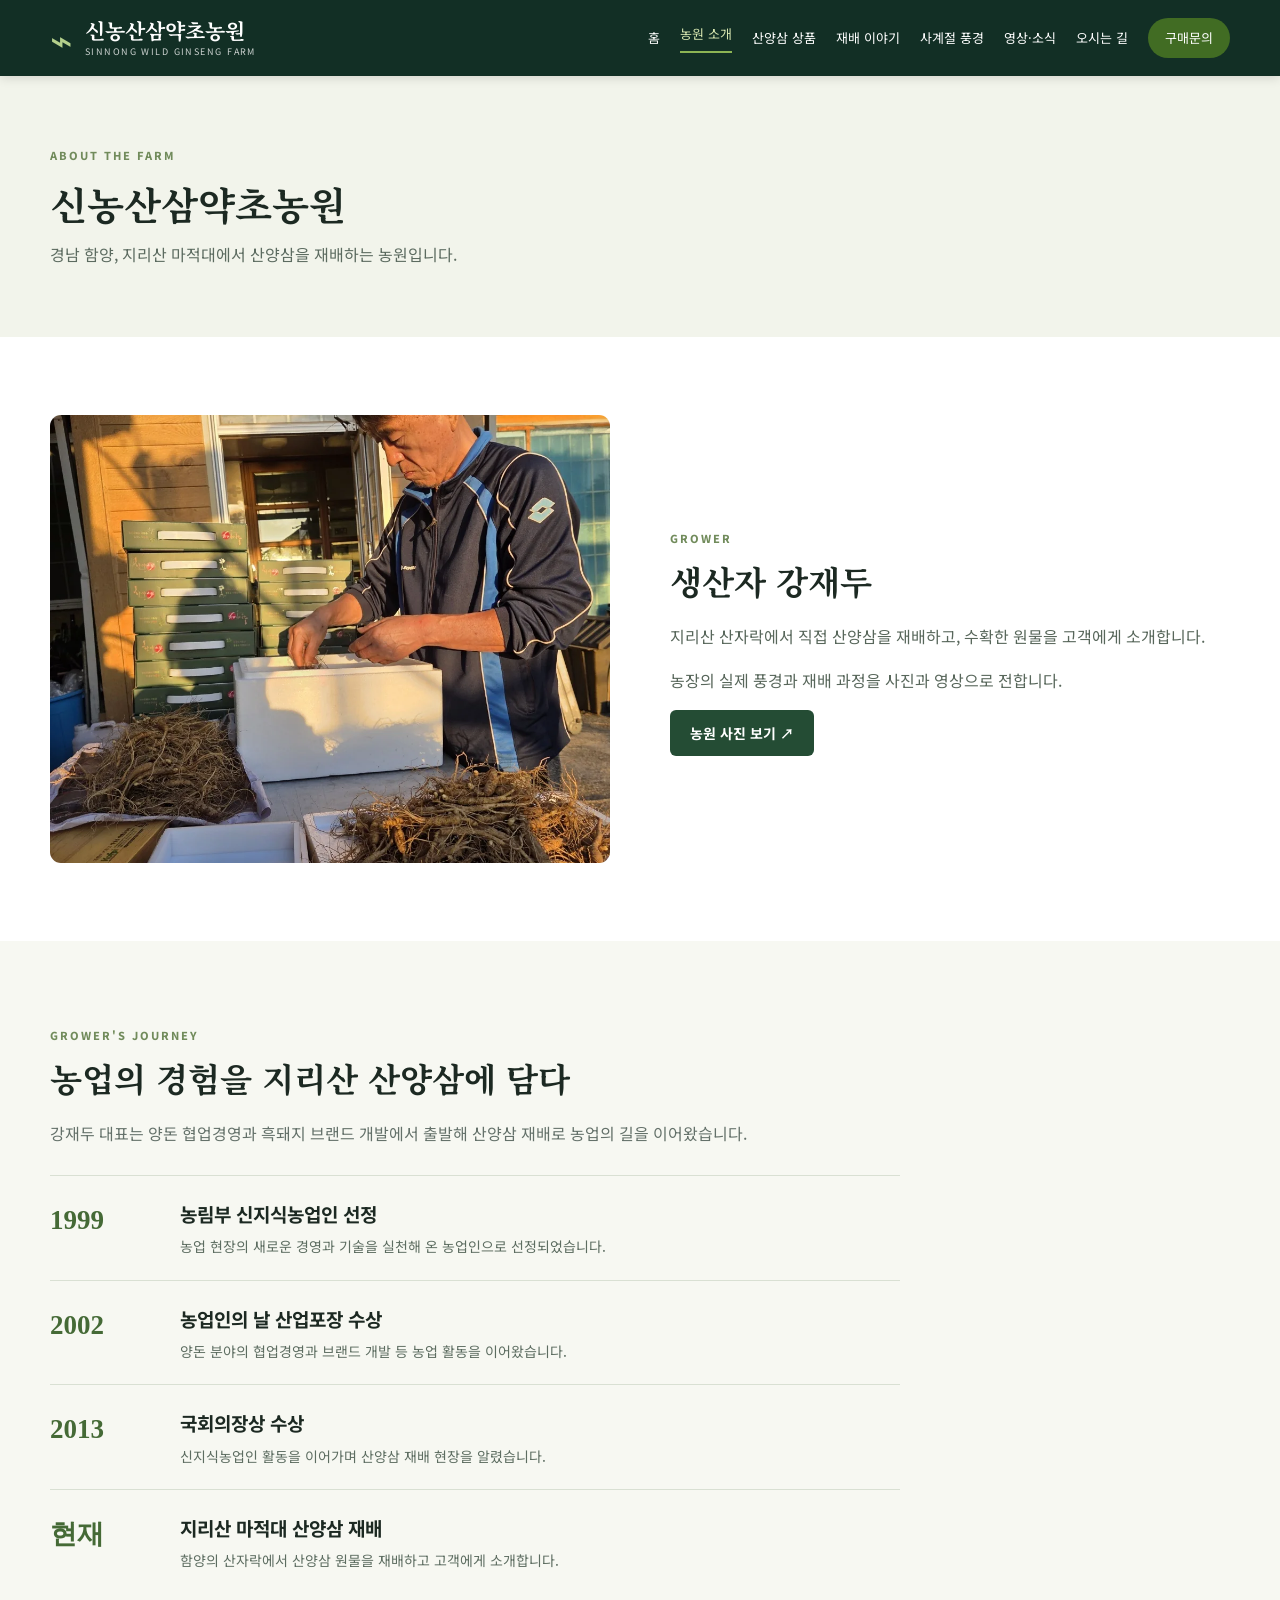
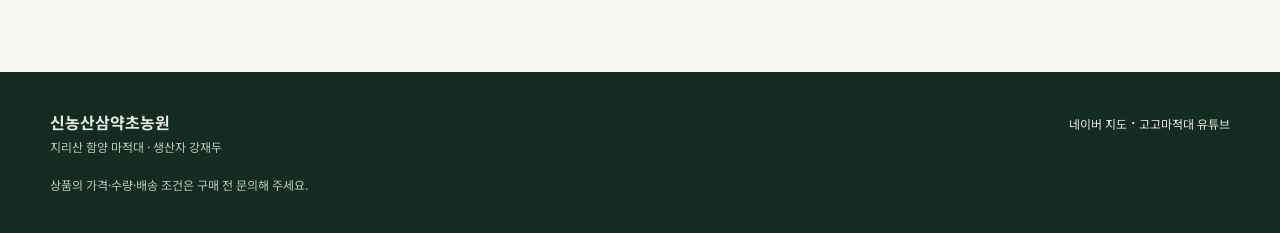
==== commit b56ea50a: "Add files via upload" ====
--- a/about.html
+++ b/about.html
@@ -1,3 +1,2 @@
 <!DOCTYPE html>
-
-<html lang="ko"><head><meta charset="utf-8"/><meta content="width=device-width, initial-scale=1" name="viewport"/><meta content="#122f25" name="theme-color"/><meta content="경남 함양 지리산 마적대 신농산삼약초농원. 강재두 생산자의 산양삼 원물과 농원 이야기." name="description"/><title>농원소개 | 신농산삼약초농원</title><link href="style.css" rel="stylesheet"/><script defer="" src="config.js"></script><script defer="" src="script.js"></script></head><body><header class="site-header"><div class="wrap header-inner"><a class="brand" href="index.html"><span class="brand-mark">⌁</span><span><strong>신농산삼약초농원</strong><small>SINNONG WILD GINSENG FARM</small></span></a><button aria-controls="site-nav" aria-expanded="false" aria-label="메뉴 열기" class="menu-toggle">☰</button><nav class="nav" id="site-nav"><a href="index.html">홈</a><a aria-current="page" href="about.html">농원 소개</a><a href="products.html">산양삼 상품</a><a href="story.html">재배 이야기</a><a href="gallery.html">사계절 풍경</a><a href="media.html">영상·소식</a><a href="contact.html">오시는 길</a><a class="nav-cta" href="contact.html">구매문의</a></nav></div></header><main><section class="page-head"><div class="wrap"><span class="eyebrow">ABOUT THE FARM</span><h1>신농산삼약초농원</h1><p>경남 함양, 지리산 마적대에서 산양삼을 재배하는 농원입니다.</p></div></section><section class="section"><div class="wrap split"><img alt="산양삼을 포장 중인 강재두 생산자" src="assets/farmer_packing.webp"/><div><span class="eyebrow">GROWER</span><h2>생산자 강재두</h2><p>지리산 산자락에서 직접 산양삼을 재배하고, 수확한 원물을 고객에게 소개합니다.</p><p>농장의 실제 풍경과 재배 과정을 사진과 영상으로 전합니다.</p><a class="btn dark" href="gallery.html">농원 사진 보기 ↗</a></div></div></section><section class="section history-section"><div class="wrap"><span class="eyebrow">GROWER'S JOURNEY</span><h2>농업의 경험을 지리산 산양삼에 담다</h2><p class="history-intro">강재두 대표는 양돈 협업경영과 흑돼지 브랜드 개발에서 출발해 산양삼 재배로 농업의 길을 이어왔습니다.</p><div class="history-list"><article><strong>1999</strong><div><h3>농림부 신지식농업인 선정</h3><p>농업 현장의 새로운 경영과 기술을 실천해 온 농업인으로 선정되었습니다.</p></div></article><article><strong>2002</strong><div><h3>농업인의 날 산업포장 수상</h3><p>양돈 분야의 협업경영과 브랜드 개발 등 농업 활동을 이어왔습니다.</p></div></article><article><strong>2013</strong><div><h3>국회의장상 수상</h3><p>신지식농업인 활동을 이어가며 산양삼 재배 현장을 알렸습니다.</p></div></article><article><strong>현재</strong><div><h3>지리산 마적대 산양삼 재배</h3><p>함양의 산자락에서 산양삼 원물을 재배하고 고객에게 소개합니다.</p></div></article></div><p class="source-note">주요 이력은 언론 보도 및 제공된 자료를 바탕으로 정리했습니다. <a href="https://www.hynews.kr/news/view.php?idx=15911" rel="noopener" target="_blank">관련 보도 확인 ↗</a></p></div></section></main><footer><div class="wrap footer-inner"><div><strong>신농산삼약초농원</strong><p>지리산 함양 마적대 · 생산자 강재두</p><small>상품의 가격·수량·배송 조건은 구매 전 문의해 주세요.</small></div><div><a data-track="naver_map" href="https://map.naver.com/p/entry/place/1107217183" rel="noopener" target="_blank">네이버 지도</a> · <a data-track="youtube" href="https://www.youtube.com/@고고마적대" rel="noopener" target="_blank">고고마적대 유튜브</a></div></div></footer><div class="cookie-banner" hidden="" id="cookie-banner"><p>방문 통계 분석을 위해 선택적 분석 쿠키를 사용합니다. 동의하지 않아도 사이트를 이용할 수 있습니다.</p><div><button id="cookie-reject">거부</button><button id="cookie-accept">동의</button></div></div></body></html>+<html lang="ko"><head><meta charset="utf-8"/><meta content="width=device-width, initial-scale=1" name="viewport"/><meta content="#122f25" name="theme-color"/><meta content="경남 함양 지리산 마적대 신농산삼약초농원. 강재두 생산자의 산양삼 원물과 농원 이야기." name="description"/><title>농원소개 | 신농산삼약초농원</title><link href="style.css" rel="stylesheet"/><script defer src="config.js"></script><script defer src="script.js"></script></head><body><header class="site-header"><div class="wrap header-inner"><a class="brand" href="index.html"><span class="brand-mark">⌁</span><span><strong>신농산삼약초농원</strong><small>SINNONG WILD GINSENG FARM</small></span></a><button aria-controls="site-nav" aria-expanded="false" aria-label="메뉴 열기" class="menu-toggle">☰</button><nav class="nav" id="site-nav"><a href="index.html">홈</a><a aria-current="page" href="about.html">농원 소개</a><a href="products.html">산양삼 상품</a><a href="story.html">재배 이야기</a><a href="gallery.html">사계절 풍경</a><a href="media.html">영상·소식</a><a href="contact.html">오시는 길</a><a class="nav-cta" href="contact.html">구매문의</a></nav></div></header><main><section class="page-head"><div class="wrap"><span class="eyebrow">ABOUT THE FARM</span><h1>신농산삼약초농원</h1><p>경남 함양, 지리산 마적대에서 산양삼을 재배하는 농원입니다.</p></div></section><section class="section"><div class="wrap split"><img alt="산양삼을 포장 중인 강재두 생산자" src="assets/farmer_packing.webp"/><div><span class="eyebrow">GROWER</span><h2>생산자 강재두</h2><p>지리산 산자락에서 직접 산양삼을 재배하고, 수확한 원물을 고객에게 소개합니다.</p><p>농장의 실제 풍경과 재배 과정을 사진과 영상으로 전합니다.</p><a class="btn dark" href="gallery.html">농원 사진 보기 ↗</a></div></div></section><section class="section history-section"><div class="wrap"><span class="eyebrow">GROWER'S JOURNEY</span><h2>농업의 경험을 지리산 산양삼에 담다</h2><p class="history-intro">강재두 대표는 양돈 협업경영과 흑돼지 브랜드 개발에서 출발해 산양삼 재배로 농업의 길을 이어왔습니다.</p><div class="history-list"><article><strong>1999</strong><div><h3>농림부 신지식농업인 선정</h3><p>농업 현장의 새로운 경영과 기술을 실천해 온 농업인으로 선정되었습니다.</p></div></article><article><strong>2002</strong><div><h3>농업인의 날 산업포장 수상</h3><p>양돈 분야의 협업경영과 브랜드 개발 등 농업 활동을 이어왔습니다.</p></div></article><article><strong>2013</strong><div><h3>국회의장상 수상</h3><p>신지식농업인 활동을 이어가며 산양삼 재배 현장을 알렸습니다.</p></div></article><article><strong>현재</strong><div><h3>지리산 마적대 산양삼 재배</h3><p>함양의 산자락에서 산양삼 원물을 재배하고 고객에게 소개합니다.</p></div></article></div></div></section></main><footer><div class="wrap footer-inner"><div><strong>신농산삼약초농원</strong><p>지리산 함양 마적대 · 생산자 강재두</p><small>상품의 가격·수량·배송 조건은 구매 전 문의해 주세요.</small></div><div><a data-track="naver_map" href="https://map.naver.com/p/entry/place/1107217183" rel="noopener" target="_blank">네이버 지도</a> · <a data-track="youtube" href="https://www.youtube.com/@고고마적대" rel="noopener" target="_blank">고고마적대 유튜브</a></div></div></footer><div class="cookie-banner" hidden id="cookie-banner"><p>방문 통계 분석을 위해 선택적 분석 쿠키를 사용합니다. 동의하지 않아도 사이트를 이용할 수 있습니다.</p><div><button id="cookie-reject">거부</button><button id="cookie-accept">동의</button></div></div></body></html>
--- a/style.css
+++ b/style.css
@@ -12,3 +12,6 @@
 .season-teaser{background:#fbfbf7}.season-preview{display:grid;grid-template-columns:1fr 1fr;gap:16px}.season-preview a{position:relative;overflow:hidden;border-radius:12px}.season-preview img{height:210px}.season-preview span{position:absolute;bottom:0;left:0;right:0;background:linear-gradient(transparent,#0009);color:white;padding:24px 17px 12px;font-size:13px}
 .history-section{background:#f7f8f2}.history-intro{color:#64716a;max-width:720px}.history-list{max-width:850px;margin-top:28px}.history-list article{display:grid;grid-template-columns:110px 1fr;gap:20px;padding:21px 0;border-top:1px solid #d9e0d3}.history-list article>strong{font-size:27px;color:#456a36;font-family:serif}.history-list h3{font-size:19px;margin:0 0 4px}.history-list p{font-size:14px;color:#5d6d61;margin:0}.source-note{font-size:12px;color:#6b766e;margin-top:24px}.source-note a{text-decoration:underline}
 @media(max-width:760px){.hero-landscape{background-position:57% center}.hero-single{min-height:440px;padding:54px 0}.hero-single h1{font-size:clamp(30px,7.3vw,43px)}.hero-single .hero-copy p{font-size:13px}.grower-strip-inner{align-items:flex-start;flex-direction:column}.grower-strip h2{font-size:22px}.grower-strip p{font-size:12px}.season-preview{gap:10px}.season-preview img{height:145px}.history-list article{grid-template-columns:70px 1fr;gap:12px}.history-list article>strong{font-size:22px}.history-list h3{font-size:16px}}
+
+/* v5 구매 문의 */
+.contact-panel input:not([type=checkbox]),.contact-panel textarea{width:100%;padding:12px 13px;border:1px solid #c7d1c5;border-radius:6px;margin:7px 0 16px;font:inherit;background:white;color:#1c2922}.contact-panel select{background:white}.contact-panel input:focus,.contact-panel select:focus,.contact-panel textarea:focus{outline:2px solid #789b68;outline-offset:1px}.consent-label{display:flex!important;align-items:flex-start;gap:10px;margin-top:8px;cursor:pointer}.consent-label input{margin-top:6px;accent-color:#244c34}.privacy-note{font-size:12px!important;line-height:1.7;margin:8px 0 20px}.inquiry-submit{width:100%;border:0;cursor:pointer}.inquiry-submit:disabled{opacity:.55;cursor:wait}.inquiry-status{min-height:26px;margin:12px 0 0;font-size:13px}.inquiry-status[data-kind=success]{color:#1b6634;font-weight:700}.inquiry-status[data-kind=error]{color:#a32e2e}.trap-field,.hidden-frame{position:absolute!important;left:-10000px!important;width:1px!important;height:1px!important;opacity:0!important;pointer-events:none!important}.contact-divider{height:1px;background:#e1e6df;margin:28px 0}.farm-contacts{display:grid;grid-template-columns:1fr 1fr;gap:12px}.farm-contacts>div{border:1px solid #e0e6dc;border-radius:9px;padding:14px}.farm-contacts strong,.farm-contacts span{display:block}.farm-contacts span{font-size:13px;margin-bottom:12px;color:#58675b}.farm-contacts>div>div{display:flex;flex-wrap:wrap;gap:6px}.farm-contacts .btn{font-size:12px;padding:8px 10px;min-height:36px}@media(max-width:560px){.farm-contacts{grid-template-columns:1fr}.farm-contacts .btn{flex:1}}
